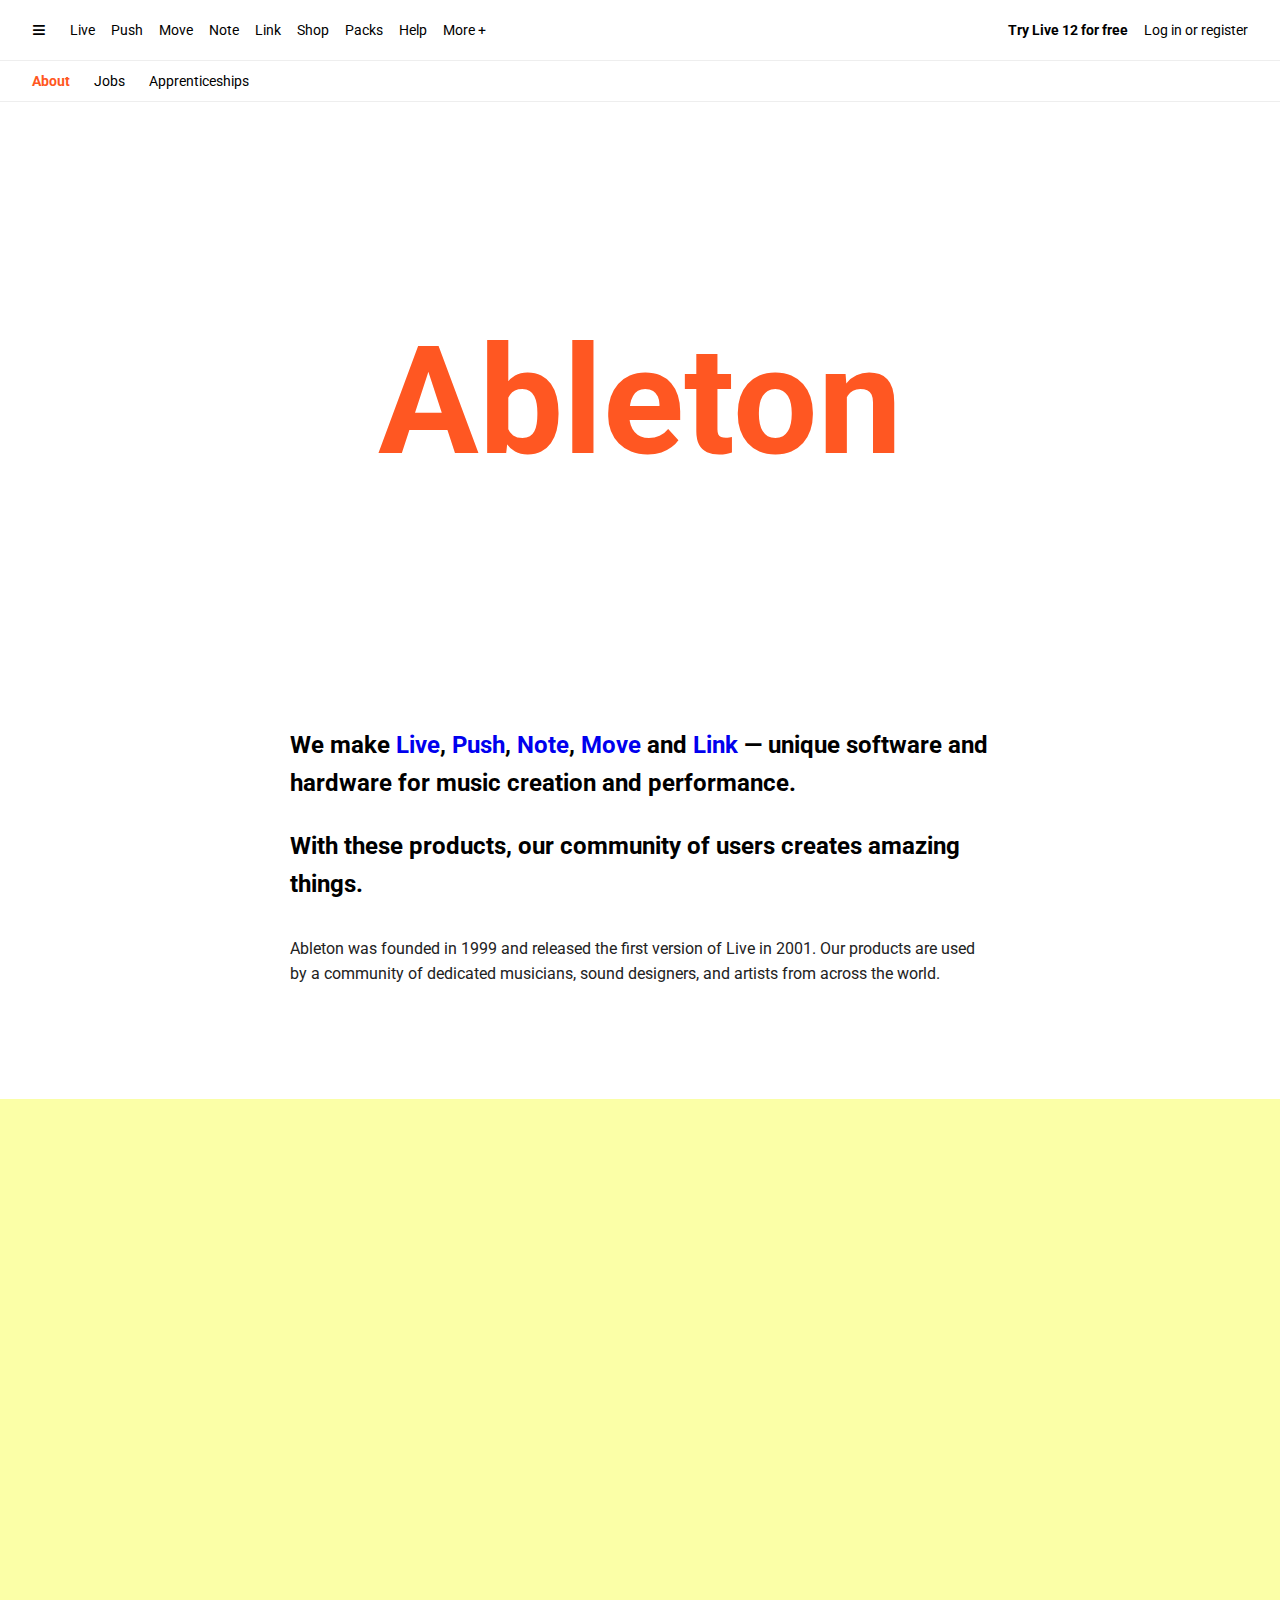
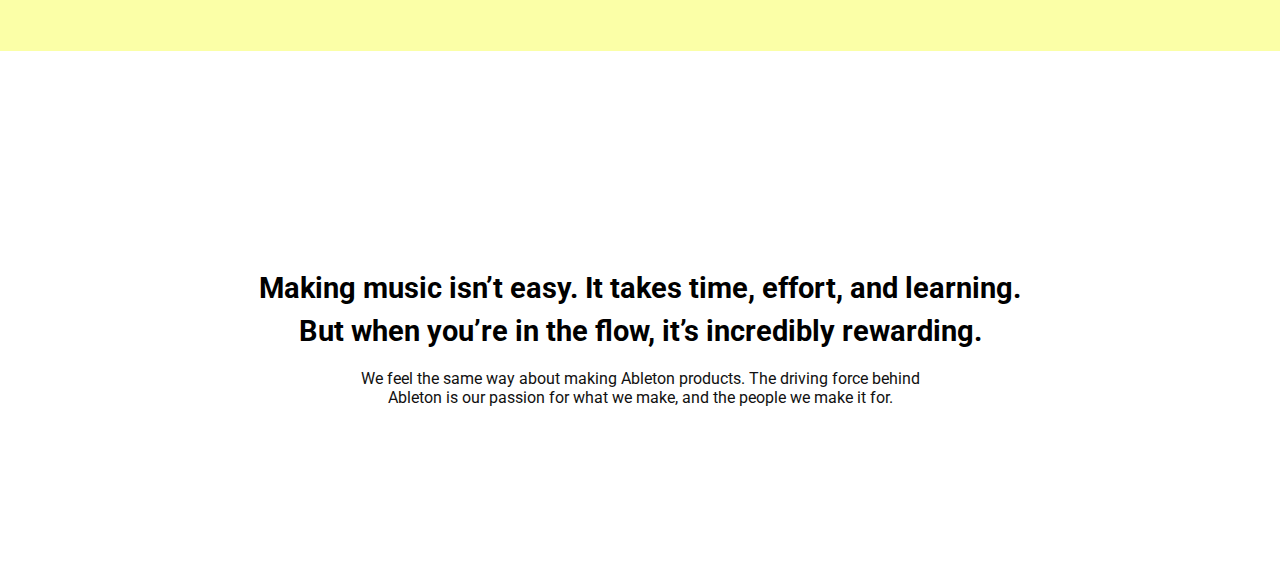
==== ableton/index.html @ 9f90c8bb "Ableton" ====
<!DOCTYPE html>
<html lang="es">
<head>
  <meta charset="UTF-8">
  <meta name="viewport" content="width=device-width, initial-scale=1.0">
  <title>Página estilo Ableton</title>


  <link href="https://fonts.googleapis.com/css2?family=Roboto&display=swap" rel="stylesheet">

  <!-- CSS -->
  <link rel="stylesheet" href="styles.css">
</head>
<body>

  <!-- header -->
  <header class="main-header">
    <div class="header-left">
      <div class="logo">≡</div>
      <nav class="main-nav">
        <a href="#">Live</a>
        <a href="#">Push</a>
        <a href="#">Move</a>
        <a href="#">Note</a>
        <a href="#">Link</a>
        <a href="#">Shop</a>
        <a href="#">Packs</a>
        <a href="#">Help</a>
        <a href="#">More +</a>
      </nav>
    </div>
    <div class="header-right">
      <a href="#" class="highlight-link">Try Live 12 for free</a>
      <a href="#">Log in or register</a>
    </div>
  </header>

  <!-- submenu -->
  <nav class="sub-nav">
    <a href="#" class="active">About</a>
    <a href="#">Jobs</a>
    <a href="#">Apprenticeships</a>
  </nav>

  <section class="hero">
    <h1 class="hero-title">Ableton</h1>
  </section>

  <section class="intro">
    <p class="intro-heading">
      We make <a href="#">Live</a>, <a href="#">Push</a>, <a href="#">Note</a>, <a href="#">Move</a> and <a href="#">Link</a> — unique software and hardware for music creation and performance.
    </p>
    <p class="intro-subheading">
      With these products, our community of users creates amazing things.
    </p>
    <p class="intro-description">
      Ableton was founded in 1999 and released the first version of Live in 2001. Our products are used by a community of dedicated musicians, sound designers, and artists from across the world.
    </p>
  </section>

  <section class="image-layer">
    <div class="bg-block">
      <div class="img bg-img" style="background-image: url('https://ableton-production.imgix.net/about/photo-2.jpg?dpr=2&amp;fit=crop&amp;h=360&amp;ixjsv=1.1.3&amp;q=50&amp;w=480');"></div>
    </div>
    <div class="img fg-img" style="background-image: url('https://ableton-production.imgix.net/about/photo-1.jpg?dpr=2&amp;fit=crop&amp;h=600&amp;ixjsv=1.1.3&amp;q=50&amp;w=600');"></div>
  </section>

  <section class="video-section">
  <div class="text-content">
    <h2>
      Making music isn’t easy. It takes time, effort, and learning.<br>
      But when you’re in the flow, it’s incredibly rewarding.
    </h2>
    <p>
      We feel the same way about making Ableton products. The driving force behind Ableton is
      our passion for what we make, and the people we make it for.
    </p>
  </div>

</section>

</body>
</html>
---- ableton/styles.css ----
/* font */
body {
  font-family: 'Roboto', sans-serif;
  margin: 0;
  padding: 0;
  background-color: white;
  color: black;
}

/* header */
.main-header {
  display: flex;
  justify-content: space-between;
  align-items: center;
  padding: 16px 32px;
  border-bottom: 1px solid #eee;
  background-color: white;
}

.header-left {
  display: flex;
  align-items: center;
  gap: 24px;
}

.logo {
  font-size: 24px;
  font-weight: bold;
  cursor: pointer;
}

.main-nav {
  display: flex;
  gap: 16px;
}

.main-nav a {
  text-decoration: none;
  color: black;
  font-size: 14px;
}

/* header derecho */
.header-right {
  display: flex;
  gap: 16px;
  align-items: center;
}

.header-right a {
  text-decoration: none;
  font-size: 14px;
  color: black;
}

.highlight-link {
  color: blue;
  font-weight: bold;
}

/* submenu */
.sub-nav {
  display: flex;
  gap: 24px;
  padding: 12px 32px;
  border-bottom: 1px solid #eee;
  font-family: 'Roboto', sans-serif;
}

.sub-nav a {
  text-decoration: none;
  color: black;
  font-size: 14px;
}

.sub-nav a.active {
  color: #FF5722;
  font-weight: bold;
}

/* foto grande */
.hero {
  background-image: url('https://ableton-production.imgix.net/about/header.jpg?fit=crop');
  background-size: cover;
  background-position: center;
  height: 600px;
  display: flex;
  justify-content: center;
  align-items: center;
  position: relative;
}

/* texto ableton */
.hero-title {
  color: #FF5722;
  font-size: 150px;
  font-weight: bold;
}

.intro {
  max-width: 700px;
  margin: 0 auto;
}

.intro-heading {
  font-size: 1.5rem;
  font-weight: 700;
  line-height: 1.6;
}

.intro-heading a {
  color: #0000ee;
  font-weight: 700;
  text-decoration: none;
}

.intro-subheading {
  font-size: 1.5rem;
  font-weight: 700;
  margin-top: 1rem;
  line-height: 1.6;
}

.intro-description {
  font-size: 1rem;
  margin-top: 2rem;
  color: #222;
  line-height: 1.6;
}

.image-layer {
  position: relative;
  width: 100%;
  height: auto;
  padding: 6rem 0;
}

.bg-block {
  background-color: #fbffa7;
  width: 100%;
  display: flex;
  justify-content: flex-end;
  padding: 6rem 0;
}

.img {
  background-size: cover;
  background-repeat: no-repeat;
  background-position: center;
}

/* imagen derecha */
.bg-img {
  width: 40vw;
  height: 360px;
  max-width: 480px;
  z-index: 1;
}

/* imagen izquierda */
.fg-img {
  position: absolute;
  top: 0;
  left: 10%;
  width: 40vw;
  height: 600px;
  max-width: 600px;
  z-index: 2;
}

.video-section {
  padding: 6rem 0;
  text-align: center;
}

.text-content h2 {
  font-weight: 700;
  font-size: 1.8rem;
  line-height: 1.5;
  margin-bottom: 1rem;
}

.text-content p {
  max-width: 600px;
  margin: 0 auto 4rem;
  font-weight: 400;
  font-size: 1rem;
  color: #111;
}
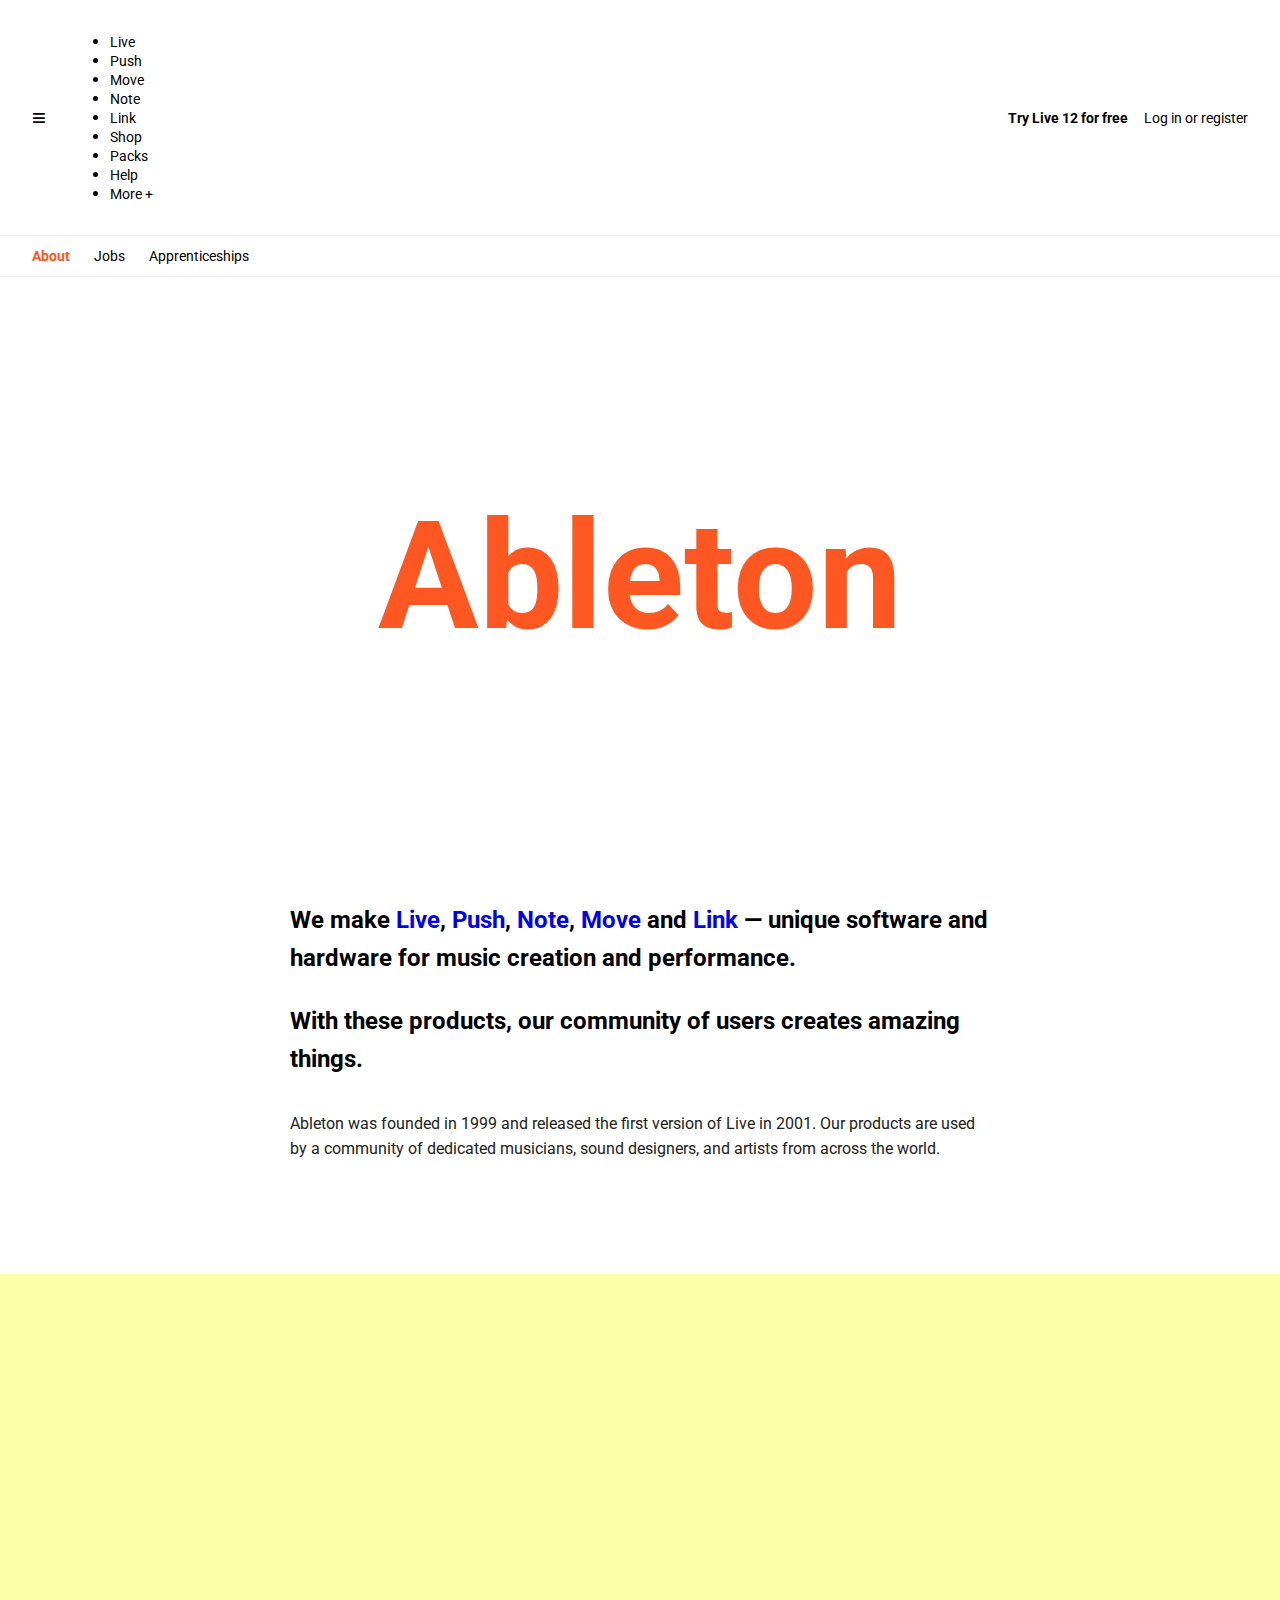
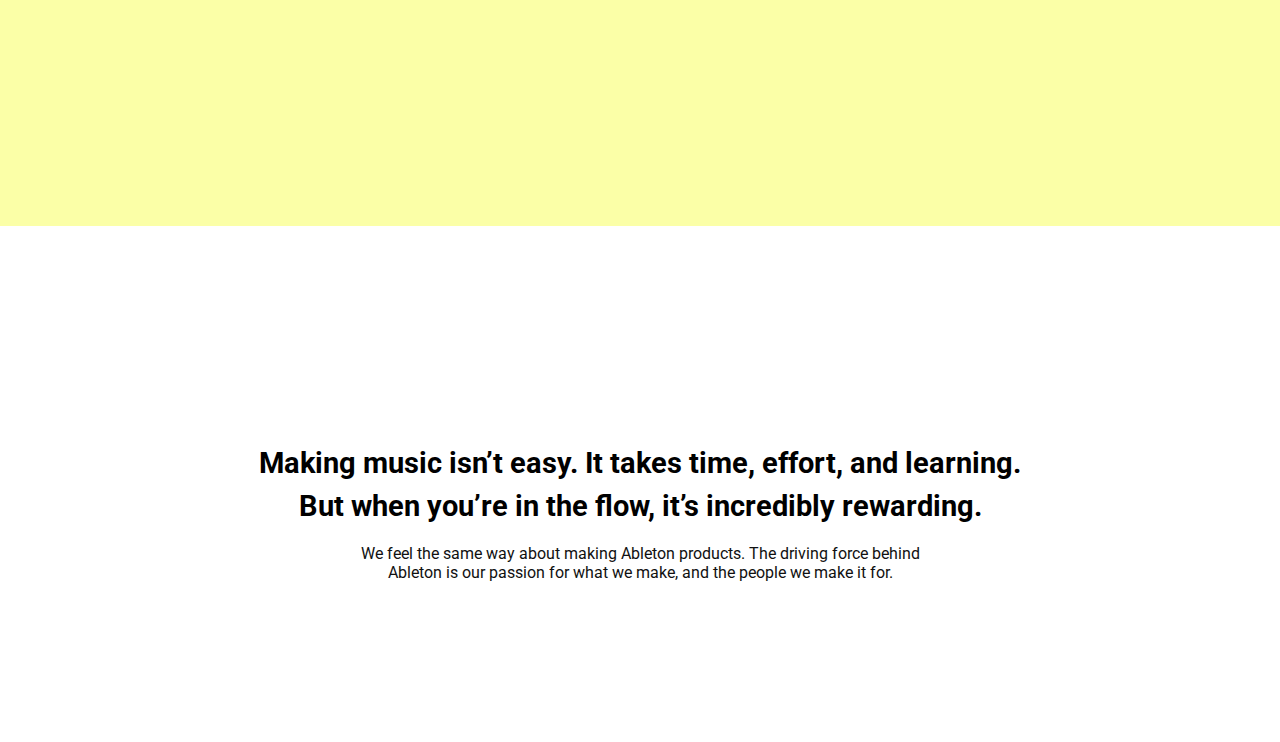
==== commit 6eae7a65: "eval" ====
--- a/ableton/index.html
+++ b/ableton/index.html
@@ -16,19 +16,24 @@
   <!-- header -->
   <header class="main-header">
     <div class="header-left">
+      <!-- Este no es el logo de ableton -->
       <div class="logo">≡</div>
       <nav class="main-nav">
-        <a href="#">Live</a>
-        <a href="#">Push</a>
-        <a href="#">Move</a>
-        <a href="#">Note</a>
-        <a href="#">Link</a>
-        <a href="#">Shop</a>
-        <a href="#">Packs</a>
-        <a href="#">Help</a>
-        <a href="#">More +</a>
+        <!-- La estructura semántica para un nav debe ser nav > ul > li > a -->
+        <ul>
+          <li><a href="#">Live</a></li>
+          <li><a href="#">Push</a></li>
+          <li><a href="#">Move</a></li>
+          <li><a href="#">Note</a></li>
+          <li><a href="#">Link</a></li>
+          <li><a href="#">Shop</a></li>
+          <li><a href="#">Packs</a></li>
+          <li><a href="#">Help</a></li>
+          <li><a href="#">More +</a></li>
+         </ul>
       </nav>
     </div>
+    <!-- Estas tambén son navegaciones, deberían hacer uso de la etiqueta nav -->
     <div class="header-right">
       <a href="#" class="highlight-link">Try Live 12 for free</a>
       <a href="#">Log in or register</a>
@@ -37,11 +42,16 @@
 
   <!-- submenu -->
   <nav class="sub-nav">
+    <!-- mismo caso en la estructura semántica de esta navegación nav > ul > li > a -->
     <a href="#" class="active">About</a>
     <a href="#">Jobs</a>
     <a href="#">Apprenticeships</a>
   </nav>
 
+  <!-- 
+    En términos de semántica del html, todo el resto del documento debería estar agrupado dentro de una misma sección. 
+    Podría utilizarse un <main> o un <section> para agrupar todo el contenido.
+    -->
   <section class="hero">
     <h1 class="hero-title">Ableton</h1>
   </section>
